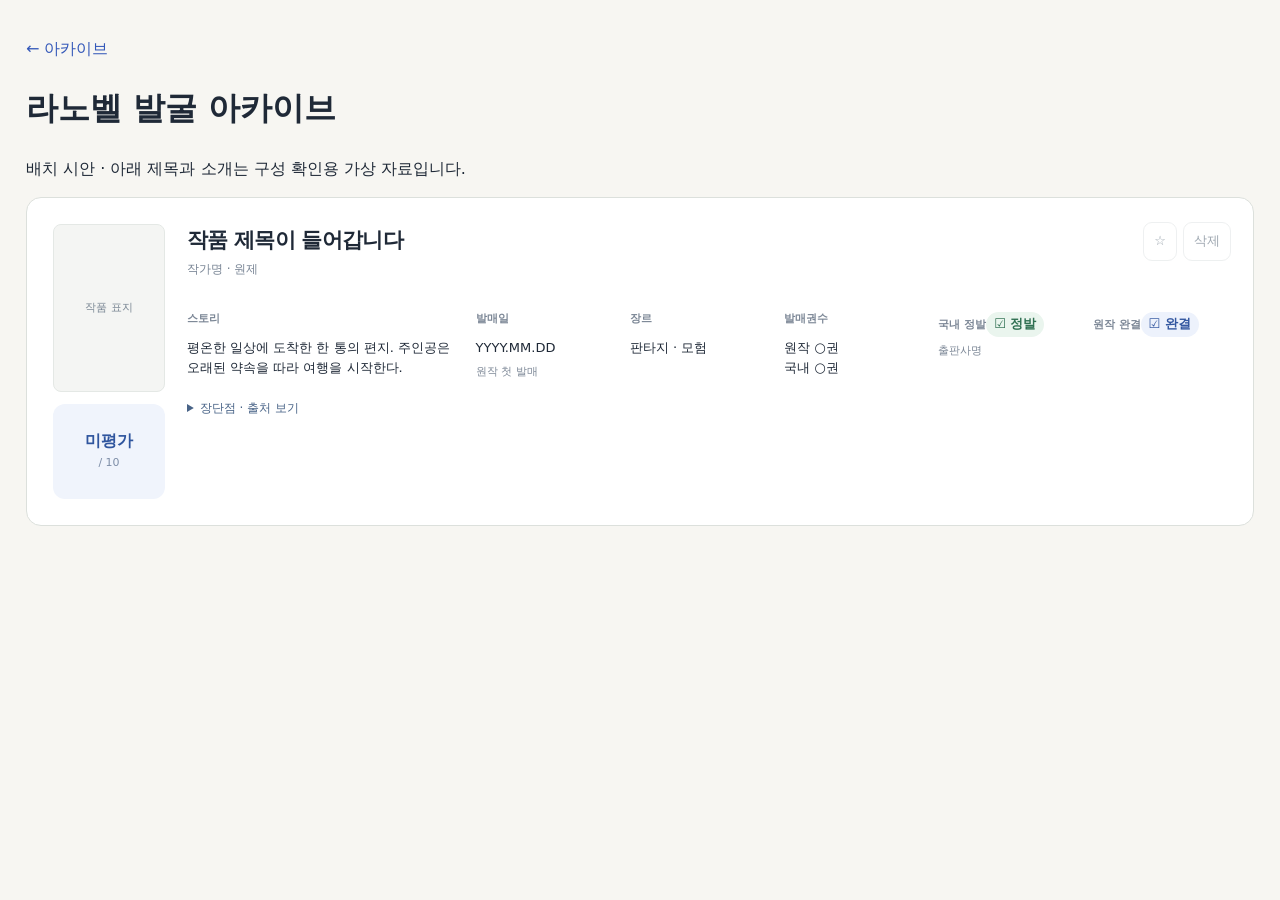
==== docs/preview.html @ 1245db19 "Publish light novel archive with horizontal metadata layout and preview" ====
<!doctype html><html lang="ko"><meta charset="utf-8"><meta name="viewport" content="width=device-width, initial-scale=1"><title>라노벨 배치 시안</title><link rel="stylesheet" href="assets/style.css"><main><a href="./">← 아카이브</a><h1>라노벨 발굴 아카이브</h1><p>배치 시안 · 아래 제목과 소개는 구성 확인용 가상 자료입니다.</p><section class="results"><article class="novel"><div class="novel-visual"><div class="cover"><span class="cover-placeholder">작품 표지</span></div><div class="rating unrated"><strong>미평가</strong><span>/ 10</span></div></div><div class="novel-content"><h3>작품 제목이 들어갑니다</h3><div class="byline">작가명 · 원제</div><div class="novel-columns"><div class="story-column"><span class="fact-label">스토리</span><p>평온한 일상에 도착한 한 통의 편지. 주인공은 오래된 약속을 따라 여행을 시작한다.</p></div><div><span class="fact-label">발매일</span><p>YYYY.MM.DD</p><small>원작 첫 발매</small></div><div><span class="fact-label">장르</span><p>판타지 · 모험</p></div><div><span class="fact-label">발매권수</span><p>원작 ○권<br>국내 ○권</p></div><div><span class="fact-label">국내 정발</span><p class="status licensed">☑ 정발</p><small>출판사명</small></div><div><span class="fact-label">원작 완결</span><p class="status completed">☑ 완결</p></div></div><details class="detail"><summary>장단점 · 출처 보기</summary><p>등록한 평가 근거와 자료 출처를 표시합니다.</p></details></div><div class="actions"><button disabled>☆</button><button disabled>삭제</button></div></article></section></main></html>
---- docs/assets/style.css ----
*{box-sizing:border-box}
:root{font-family:system-ui,-apple-system,"Segoe UI","Malgun Gothic",sans-serif;color:#1f2937;background:#f7f6f2;line-height:1.6}
body{margin:0}
a{color:#3458b9;text-decoration:none}
a:hover{text-decoration:underline}
button,input,select{font:inherit}
button,a,input,select{touch-action:manipulation}
button{cursor:pointer;background:#fff;border:1px solid #d9dedf;border-radius:9px;padding:9px 14px;color:#273b50}
button:hover{border-color:#446ac2;background:#f2f5ff}
button:disabled{opacity:.45;cursor:wait}
button[aria-pressed="true"]{background:#2f559e;border-color:#2f559e;color:#fff}
.subtle{background:transparent}
button:focus-visible,a:focus-visible,input:focus-visible,select:focus-visible,summary:focus-visible{outline:3px solid #7699eb;outline-offset:3px}

header{background:#fff;border-bottom:1px solid #e3e4de}
.top{max-width:1320px;margin:auto;padding:19px 26px;display:flex;gap:24px;align-items:center;justify-content:space-between}
.brand{font-size:12px;font-weight:750;letter-spacing:.15em;color:#345282}
nav{display:flex;gap:20px;font-size:13px}
nav span[aria-current]{color:#345282;font-weight:600}

main{max-width:1320px;margin:auto;padding:36px 26px}
.eyebrow{font-size:11px;letter-spacing:.17em;color:#727d8b;font-weight:650}
.hero h1{font-size:clamp(29px,4vw,47px);line-height:1.25;letter-spacing:-.055em;margin:14px 0}
.hero>p:not(.eyebrow){font-size:16px;color:#687487;margin:12px 0 24px}
.mobile-break{display:none}
.stats{display:flex;gap:42px;margin:27px 0 32px}
.stat strong{display:block;font-size:27px;line-height:1.3;letter-spacing:-.04em}
.stat span{font-size:12px;color:#78808a}

.panel{background:#fff;border:1px solid #dce0dc;border-radius:15px;padding:24px}
.control-head{display:flex;justify-content:space-between;align-items:center;gap:12px}
.control-head h2,.list-head h2{font-size:19px;margin:0}

.filters{display:flex;gap:12px;align-items:end;flex-wrap:wrap;margin-top:19px}
.filters label,.token-row label{display:flex;flex-direction:column;gap:5px;font-size:12px;color:#6b7785}
.filters .search{flex:1 1 260px;min-width:220px}
.filters label:not(.search){flex:0 1 165px}
.filters select{min-width:0;width:100%}
input,select{border:1px solid #d9dedd;border-radius:8px;padding:10px 12px;color:#24354b;background:#fff;min-height:44px}
input[type=search]{width:100%}

.toggles{display:flex;gap:9px;align-items:center;flex-wrap:wrap;margin-top:17px;font-size:12px}
.toggles button{font-size:13px}
.toggles span{color:#87909b;margin-left:auto}

details#settings{margin-top:20px;border-top:1px solid #e9ece7;padding-top:14px;font-size:13px;color:#667589}
summary{cursor:pointer;color:#486387}
details p{max-width:920px}
.token-row{display:flex;align-items:end;gap:8px;flex-wrap:wrap}
.token-row label{flex:1;min-width:220px;max-width:400px}
.token-row input{width:100%}
.token-row button{font-size:12px}
.notice{font-size:12px;color:#647688;margin:17px 0 0;overflow-wrap:anywhere}
.notice.error{color:#a43c2a}

.list-head{display:flex;justify-content:space-between;align-items:center;margin:28px 2px 13px}
.list-head span{font-size:13px;color:#7a8794}
.results{background:#fff;border:1px solid #dce0dc;border-radius:15px;overflow:hidden}
.results:empty{display:none}

.novel{display:grid;grid-template-columns:112px minmax(0,1fr) auto;gap:22px;padding:26px;border-bottom:1px solid #e4e8e5}
.novel:last-child{border-bottom:0}
.novel-visual{display:flex;flex-direction:column;gap:12px;min-width:0}
.novel-visual>.rating{width:100%}
.cover{aspect-ratio:2/3;display:flex;align-items:center;justify-content:center;background:#f4f5f3;border:1px solid #e4e8e5;border-radius:8px;overflow:hidden}
.cover-image{display:block;width:100%;height:100%;object-fit:contain}
.cover-placeholder{padding:9px;text-align:center;font-size:11px;color:#7a8794;word-break:keep-all}
.rating{display:flex;flex-direction:column;align-items:center;justify-content:center;border-radius:12px;background:#f0f4fc;min-height:95px;color:#2f559e}
.rating strong{font-size:37px;font-weight:750;letter-spacing:-.07em;line-height:1.1}
.rating span{font-size:11px;color:#7d8da7;margin-top:4px}
.rating.unrated strong{font-size:16px;letter-spacing:0}

.novel h3{font-size:21px;margin:0 0 2px;letter-spacing:-.035em}
.byline{font-size:12px;color:#788494;overflow-wrap:anywhere}
.badges{display:flex;gap:6px;flex-wrap:wrap;margin:11px 0}
.badge{font-size:11px;border-radius:5px;padding:3px 8px;background:#f0f2f3;color:#617183}

.facts{display:flex;flex-direction:column;gap:7px;margin:12px 0}
.fact{display:flex;align-items:center;flex-wrap:wrap;gap:6px 8px;font-size:12px;color:#667586}
.fact-label{min-width:56px;font-size:11px;font-weight:650;color:#7c8796}
.fact-date{font-size:11px;color:#96a0aa}
.status{font-size:11px;border-radius:20px;padding:2px 8px;background:#f0f2f3;color:#617183;font-weight:600}
.status.licensed{background:#eaf5ee;color:#2f7052}
.status.unlicensed{background:#fbefec;color:#95523f}
.status.completed{background:#edf2fc;color:#3458a0}
.status.ongoing{background:#fdf4e3;color:#8a6420}
.status.hiatus{background:#f7ecec;color:#995050}
.status.unknown{background:#f0f2f3;color:#6f7a86}

.summary{font-size:14px;margin:13px 0;color:#526174;white-space:pre-line;overflow-wrap:anywhere}
.summary-label{display:inline-block;margin-right:6px;padding:1px 5px;border:1px solid #e2e6e3;border-radius:4px;font-size:10px;font-weight:650;letter-spacing:.04em;color:#8a94a1;vertical-align:1px}

.actions{display:flex;gap:6px;align-items:start}
.actions button{font-size:13px;padding:8px 10px}
.actions .star[aria-pressed=true]{background:#fff3ce;border-color:#edda98;color:#816213}
.detail{font-size:13px}
.detail summary{font-size:12px}
.pros-cons{display:grid;grid-template-columns:1fr 1fr;gap:20px;margin-top:15px}
.pros-cons h4{margin:0 0 6px;font-size:12px}
.pros-cons ul{margin:0;padding-left:19px;color:#5e6d7e}
.pros-cons li{margin:6px 0;overflow-wrap:anywhere}
.pros h4{color:#337e69}
.cons h4{color:#9d624e}
.meta{font-size:11px;color:#8b96a2;margin-top:15px}
.sources{display:flex;gap:14px;flex-wrap:wrap;margin:12px 0;font-size:12px}

.empty{text-align:center;padding:48px 20px}
.empty-icon{font-size:37px;color:#a7b7cf}
.empty h2{font-size:20px;margin:13px 0}
.empty p{color:#7a8795;font-size:14px}
footer{font-size:11px;color:#8f98a3;margin:30px 2px}
[hidden]{display:none!important}

@media(max-width:760px){
  .top{padding:15px 18px;align-items:flex-start;flex-direction:column;gap:9px}
  nav{font-size:12px;gap:17px}
  main{padding:25px 16px}
  .hero h1{font-size:32px}
  .mobile-break{display:block}
  .stats{gap:30px}
  .stat strong{font-size:24px}
  .panel{padding:17px}
  .filters{gap:10px}
  .filters .search{flex-basis:100%}
  .filters label:not(.search){flex:1 1 140px}
  .toggles span{flex-basis:100%;margin:4px 0 0}
  .novel{grid-template-columns:76px minmax(0,1fr);gap:13px;padding:19px 15px}
  .novel-visual{gap:9px}
  .cover-placeholder{font-size:10px;padding:6px}
  .rating{min-height:75px}
  .rating strong{font-size:29px}
  .novel h3{font-size:18px}
  .novel-content{grid-column:2;grid-row:1}
  .actions{grid-column:2;grid-row:2}
  .pros-cons{grid-template-columns:1fr;gap:10px}
  .summary{font-size:13px}
  .byline{font-size:11px}
  .token-row button{flex:1;white-space:nowrap}
  .token-row label{max-width:none;flex-basis:100%}
  .control-head h2{font-size:18px}
  #settings-open{font-size:12px;padding:7px 9px}
  .empty{padding:32px 14px}
}

.novel {grid-template-columns:112px minmax(0,1fr); position:relative}
.novel-content h3 {padding-right:120px}
.novel .actions {position:absolute;right:22px;top:24px}
.novel-columns {display:grid;grid-template-columns:minmax(200px,2fr) repeat(5,minmax(85px,1fr));gap:20px;margin:25px 0 18px;align-items:start}
.novel-columns p {margin:8px 0 0;font-size:13px;white-space:pre-line;overflow-wrap:anywhere}
.novel-columns small {display:block;color:#7c8796;font-size:11px;margin-top:5px}
.novel-columns .status {display:inline-block}
@media(max-width:1100px) {.novel-columns{grid-template-columns:repeat(3,minmax(0,1fr))}.story-column{grid-column:1/-1}}
@media(max-width:760px) {.novel{grid-template-columns:76px minmax(0,1fr)}.novel .actions{position:static;grid-column:2}.novel-content h3{padding-right:0}.novel-columns{grid-template-columns:repeat(2,minmax(0,1fr));gap:15px;margin-top:16px}.novel-columns p{font-size:12px}}
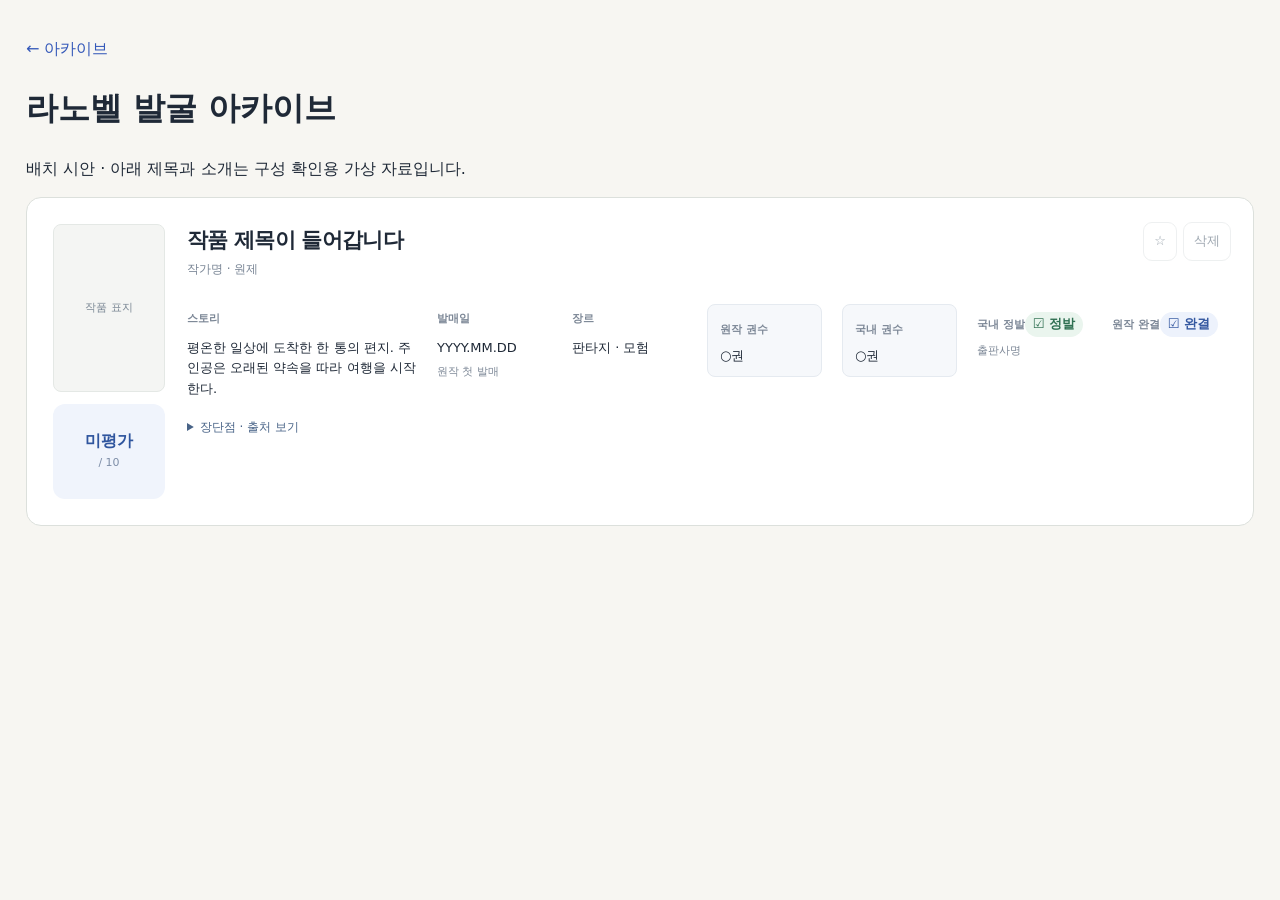
==== commit d4400860: "Separate original and Korean volume count columns" ====
--- a/docs/preview.html
+++ b/docs/preview.html
@@ -1 +1 @@
-<!doctype html><html lang="ko"><meta charset="utf-8"><meta name="viewport" content="width=device-width, initial-scale=1"><title>라노벨 배치 시안</title><link rel="stylesheet" href="assets/style.css"><main><a href="./">← 아카이브</a><h1>라노벨 발굴 아카이브</h1><p>배치 시안 · 아래 제목과 소개는 구성 확인용 가상 자료입니다.</p><section class="results"><article class="novel"><div class="novel-visual"><div class="cover"><span class="cover-placeholder">작품 표지</span></div><div class="rating unrated"><strong>미평가</strong><span>/ 10</span></div></div><div class="novel-content"><h3>작품 제목이 들어갑니다</h3><div class="byline">작가명 · 원제</div><div class="novel-columns"><div class="story-column"><span class="fact-label">스토리</span><p>평온한 일상에 도착한 한 통의 편지. 주인공은 오래된 약속을 따라 여행을 시작한다.</p></div><div><span class="fact-label">발매일</span><p>YYYY.MM.DD</p><small>원작 첫 발매</small></div><div><span class="fact-label">장르</span><p>판타지 · 모험</p></div><div><span class="fact-label">발매권수</span><p>원작 ○권<br>국내 ○권</p></div><div><span class="fact-label">국내 정발</span><p class="status licensed">☑ 정발</p><small>출판사명</small></div><div><span class="fact-label">원작 완결</span><p class="status completed">☑ 완결</p></div></div><details class="detail"><summary>장단점 · 출처 보기</summary><p>등록한 평가 근거와 자료 출처를 표시합니다.</p></details></div><div class="actions"><button disabled>☆</button><button disabled>삭제</button></div></article></section></main></html>+<!doctype html><html lang="ko"><meta charset="utf-8"><meta name="viewport" content="width=device-width, initial-scale=1"><title>라노벨 배치 시안</title><link rel="stylesheet" href="assets/style.css"><main><a href="./">← 아카이브</a><h1>라노벨 발굴 아카이브</h1><p>배치 시안 · 아래 제목과 소개는 구성 확인용 가상 자료입니다.</p><section class="results"><article class="novel"><div class="novel-visual"><div class="cover"><span class="cover-placeholder">작품 표지</span></div><div class="rating unrated"><strong>미평가</strong><span>/ 10</span></div></div><div class="novel-content"><h3>작품 제목이 들어갑니다</h3><div class="byline">작가명 · 원제</div><div class="novel-columns"><div class="story-column"><span class="fact-label">스토리</span><p>평온한 일상에 도착한 한 통의 편지. 주인공은 오래된 약속을 따라 여행을 시작한다.</p></div><div><span class="fact-label">발매일</span><p>YYYY.MM.DD</p><small>원작 첫 발매</small></div><div><span class="fact-label">장르</span><p>판타지 · 모험</p></div><div class="volume-column"><span class="fact-label">원작 권수</span><p>○권</p></div><div class="volume-column"><span class="fact-label">국내 권수</span><p>○권</p></div><div><span class="fact-label">국내 정발</span><p class="status licensed">☑ 정발</p><small>출판사명</small></div><div><span class="fact-label">원작 완결</span><p class="status completed">☑ 완결</p></div></div><details class="detail"><summary>장단점 · 출처 보기</summary><p>등록한 평가 근거와 자료 출처를 표시합니다.</p></details></div><div class="actions"><button disabled>☆</button><button disabled>삭제</button></div></article></section></main></html>
--- a/docs/assets/style.css
+++ b/docs/assets/style.css
@@ -72,6 +72,9 @@
 
 .novel h3{font-size:21px;margin:0 0 2px;letter-spacing:-.035em}
 .byline{font-size:12px;color:#788494;overflow-wrap:anywhere}
+.oceanofpdf-search{display:flex;align-items:center;flex-wrap:wrap;gap:4px 8px;margin-top:8px;font-size:12px}
+.oceanofpdf-search a{min-width:0;overflow-wrap:anywhere;text-decoration:underline}
+.oceanofpdf-search button{padding:2px 8px;font-size:12px}
 .badges{display:flex;gap:6px;flex-wrap:wrap;margin:11px 0}
 .badge{font-size:11px;border-radius:5px;padding:3px 8px;background:#f0f2f3;color:#617183}
 
@@ -145,9 +148,12 @@
 .novel {grid-template-columns:112px minmax(0,1fr); position:relative}
 .novel-content h3 {padding-right:120px}
 .novel .actions {position:absolute;right:22px;top:24px}
-.novel-columns {display:grid;grid-template-columns:minmax(200px,2fr) repeat(5,minmax(85px,1fr));gap:20px;margin:25px 0 18px;align-items:start}
+.novel-columns {display:grid;grid-template-columns:minmax(200px,2fr) repeat(6,minmax(85px,1fr));gap:20px;margin:25px 0 18px;align-items:start}
 .novel-columns p {margin:8px 0 0;font-size:13px;white-space:pre-line;overflow-wrap:anywhere}
 .novel-columns small {display:block;color:#7c8796;font-size:11px;margin-top:5px}
 .novel-columns .status {display:inline-block}
 @media(max-width:1100px) {.novel-columns{grid-template-columns:repeat(3,minmax(0,1fr))}.story-column{grid-column:1/-1}}
 @media(max-width:760px) {.novel{grid-template-columns:76px minmax(0,1fr)}.novel .actions{position:static;grid-column:2}.novel-content h3{padding-right:0}.novel-columns{grid-template-columns:repeat(2,minmax(0,1fr));gap:15px;margin-top:16px}.novel-columns p{font-size:12px}}
+
+.volume-column {min-width:0;padding:10px 12px;background:#f6f8fb;border:1px solid #e5eaf0;border-radius:8px}
+.volume-column p {margin-top:5px}
